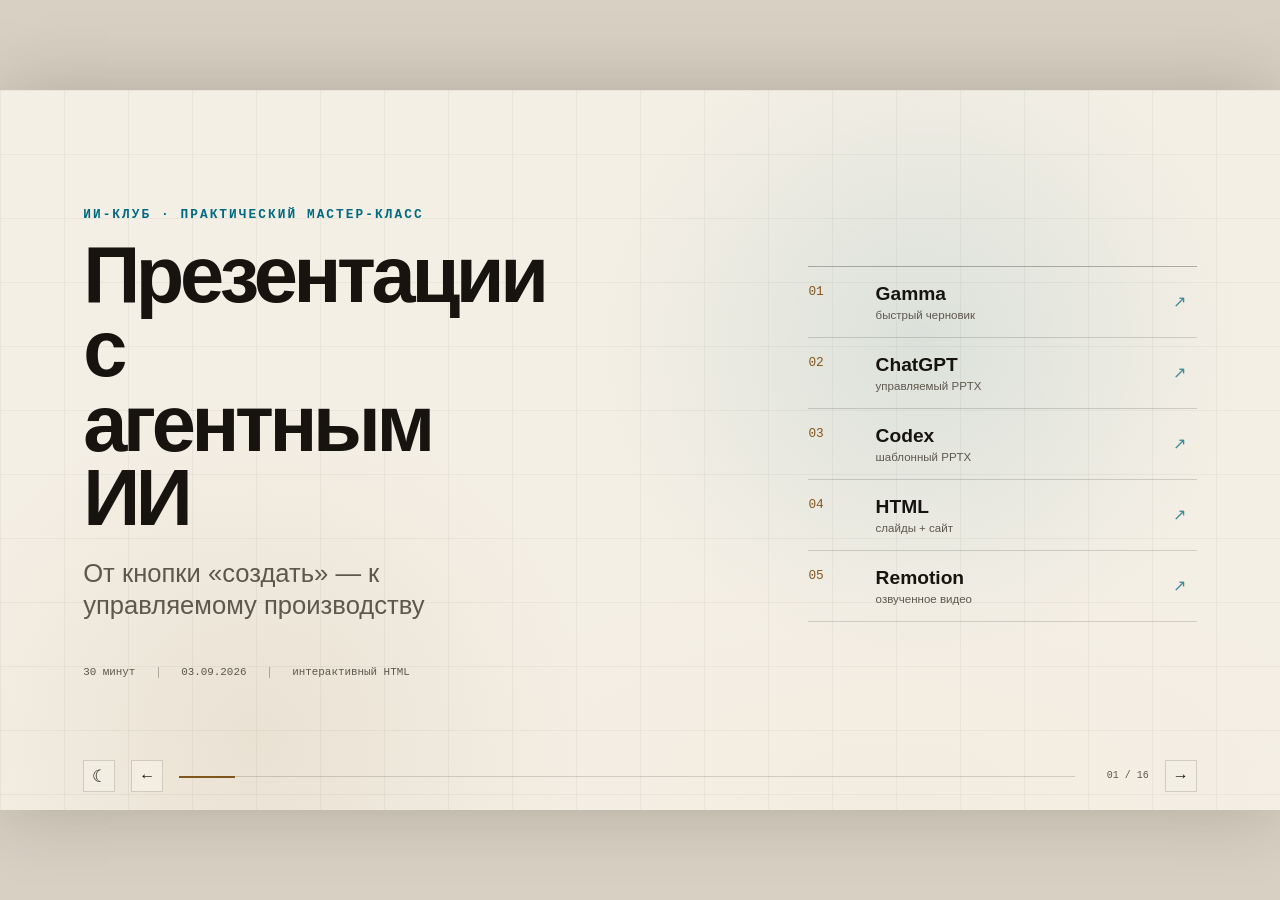
==== index.html @ 763a4ef2 "Publish AI presentations workshop" ====
<!doctype html>
<html lang="ru" data-theme="dark">
<head>
  <meta charset="utf-8">
  <meta name="viewport" content="width=device-width,initial-scale=1,viewport-fit=cover">
  <meta name="description" content="Интерактивный мастер-класс: Gamma, ChatGPT, Codex, HTML и Remotion для создания и доработки презентаций.">
  <meta name="theme-color" content="#070705">
  <title>Презентации с ИИ · ИИ-клуб · 03.09.2026</title>
  <link rel="icon" href="data:image/svg+xml,%3Csvg xmlns='http://www.w3.org/2000/svg' viewBox='0 0 64 64'%3E%3Crect width='64' height='64' fill='%23070705'/%3E%3Cpath d='M13 15h38v34H13z' fill='none' stroke='%23e0c49a' stroke-width='4'/%3E%3Cpath d='M22 25h20M22 33h15M22 41h11' stroke='%2369d2e7' stroke-width='3'/%3E%3C/svg%3E">
  <link rel="stylesheet" href="styles.css">
</head>
<body>
  <main class="stage" id="stage" aria-label="Презентация">
    <div class="deck" id="deck">

      <section class="slide active cover" data-slide="1" aria-labelledby="s1-title">
        <div class="slide-grid"></div>
        <div class="cover-copy">
          <p class="kicker">ИИ-КЛУБ · ПРАКТИЧЕСКИЙ МАСТЕР-КЛАСС</p>
          <h1 id="s1-title">Презентации<br>с агентным ИИ</h1>
          <p class="lead">От кнопки «создать» — к управляемому производству</p>
          <div class="meta-line"><span>30 минут</span><span>03.09.2026</span><span>интерактивный HTML</span></div>
        </div>
        <ol class="cover-rail" aria-label="Пять способов производства">
          <li><button data-goto="4" aria-label="Перейти к разделу Gamma"><b>01</b><span>Gamma</span><small>быстрый черновик</small><i>↗</i></button></li>
          <li><button data-goto="5" aria-label="Перейти к разделу ChatGPT"><b>02</b><span>ChatGPT</span><small>управляемый PPTX</small><i>↗</i></button></li>
          <li><button data-goto="6" aria-label="Перейти к разделу Codex и PPTX"><b>03</b><span>Codex</span><small>шаблонный PPTX</small><i>↗</i></button></li>
          <li><button data-goto="7" aria-label="Перейти к разделу HTML"><b>04</b><span>HTML</span><small>слайды + сайт</small><i>↗</i></button></li>
          <li><button data-goto="8" aria-label="Перейти к разделу Remotion"><b>05</b><span>Remotion</span><small>озвученное видео</small><i>↗</i></button></li>
        </ol>
      </section>

      <section class="slide" data-slide="2" aria-labelledby="s2-title">
        <header><p class="kicker">КАРТА ПРОИЗВОДСТВА</p><h2 id="s2-title">Сегодня благодаря ИИ доступны разнообразные способы визуализации данных и подготовки презентаций</h2></header>
        <div class="product-line">
          <article><span class="num">01</span><strong>Gamma</strong><p>Ссылка или экспорт</p><em>минуты</em></article>
          <article><span class="num">02</span><strong>ChatGPT</strong><p>Редактируемый PPTX</p><em>диалог</em></article>
          <article><span class="num">03</span><strong>Codex</strong><p>PPTX по шаблону</p><em>точность</em></article>
          <article><span class="num">04</span><strong>HTML</strong><p>Слайды + мини-сайт</p><em>публикация</em></article>
          <article><span class="num">05</span><strong>Remotion</strong><p>MP4 + исходный код</p><em>motion</em></article>
        </div>
        <div class="spectrum"><span>быстрее первый результат</span><i></i><span>больше контроля и вариантов представления</span></div>
      </section>

      <section class="slide" data-slide="3" aria-labelledby="s3-title">
        <header><p class="kicker">ПРИНЦИП СРАВНЕНИЯ</p><h2 id="s3-title">Какой бы инструмент Вы ни использовали, главное — определить параметры презентации</h2></header>
        <div class="brief-grid">
          <div><code>[ТЕМА]</code><p>Что именно объясняем?</p></div>
          <div><code>[АУДИТОРИЯ]</code><p>Кому и на каком уровне?</p></div>
          <div><code>[ЦЕЛЬ]</code><p>Что должны понять или сделать?</p></div>
          <div><code>[ИСТОЧНИКИ]</code><p>На каких данных строим?</p></div>
          <div><code>[ОГРАНИЧЕНИЯ]</code><p>Что нельзя выдумывать и менять?</p></div>
          <div><code>[ФОРМАТ]</code><p>PPTX, HTML, ссылка или MP4?</p></div>
        </div>
        <p class="bottom-claim">Меняется инструмент. Не меняется исходная задача.</p>
      </section>

      <section class="slide method gamma" data-slide="4" aria-labelledby="s4-title">
        <header><p class="kicker">МЕТОД 01 · GAMMA</p><h2 id="s4-title">Если презентация нужна через 5 минут</h2></header>
        <div class="split">
          <div class="giant-index">01</div>
          <div class="method-body">
            <p class="best">Лучше всего: быстрый черновик, визуальная разведка, одноразовая ссылка.</p>
            <div class="pros-cons">
              <div><h3>Сильные стороны</h3><ul><li>результат за минуты</li><li>редактор без кода</li><li>импорт и экспорт</li><li>легко менять тему</li></ul></div>
              <div><h3>Ограничения</h3><ul><li>шаблонная логика</li><li>карточная монотонность</li><li>контроль фактов вручную</li><li>PPTX требует проверки</li></ul></div>
            </div>
            <div class="action-row"><button class="action" data-prompt="gamma">Открыть обезличенный промпт <span>↗</span></button><a class="text-link" href="https://gamma.app/" target="_blank" rel="noreferrer">Открыть Gamma ↗</a></div>
          </div>
        </div>
      </section>

      <section class="slide method chatgpt" data-slide="5" aria-labelledby="s5-title">
        <header><p class="kicker">МЕТОД 02 · CHATGPT</p><h2 id="s5-title">Качество даёт не первый результат, а управляемый диалог</h2></header>
        <div class="loop-layout">
          <ol class="agent-loop" aria-label="Цикл ChatGPT">
            <li><b>1</b><span>Исследовать</span></li><li><b>2</b><span>Раскритиковать</span></li><li><b>3</b><span>Выбрать историю</span></li><li><b>4</b><span>Создать PPTX</span></li><li><b>5</b><span>Проверить</span></li>
          </ol>
          <div class="side-copy">
            <p class="best">Принципиальное преимущество: контрольные точки между этапами.</p>
            <blockquote>«Не создавай файл сразу. Сначала покажи аудит и дождись подтверждения».</blockquote>
            <button class="action" data-prompt="chatgpt">Открыть многоэтапный промпт <span>↗</span></button>
          </div>
        </div>
      </section>

      <section class="slide method codex" data-slide="6" aria-labelledby="s6-title">
        <header><p class="kicker">МЕТОД 03 · CODEX + PPTX</p><h2 id="s6-title">Корпоративный шаблон становится технической спецификацией</h2></header>
        <div class="pipeline">
          <div><b>01</b><span>inspect</span><small>masters · layouts · theme</small></div>
          <i>→</i><div><b>02</b><span>map</span><small>содержание → макеты</small></div>
          <i>→</i><div><b>03</b><span>edit</span><small>унаследованные элементы</small></div>
          <i>→</i><div><b>04</b><span>render</span><small>каждый слайд → PNG</small></div>
          <i>→</i><div><b>05</b><span>verify</span><small>переполнения · факты</small></div>
        </div>
        <div class="lock-line"><span>ЗАМОРОЖЕНО</span> мастер · палитра · шрифты · утверждённые слайды</div>
        <div class="action-row right"><button class="action" data-prompt="codex-pptx">PPTX из шаблона <span>↗</span></button><button class="action secondary" data-prompt="pptx-template">Создать сам шаблон <span>↗</span></button><a class="text-link" href="https://powerpoint.cloud.microsoft/create/en/templates/" target="_blank" rel="noreferrer">Бесплатные шаблоны Microsoft ↗</a></div>
      </section>

      <section class="slide method html" data-slide="7" aria-labelledby="s7-title">
        <header><p class="kicker">МЕТОД 04 · CODEX + HTML</p><h2 id="s7-title">Презентация одновременно становится сайтом</h2></header>
        <div class="browser-layout">
          <div class="browser-frame" aria-hidden="true">
            <div class="browser-top"><i></i><i></i><i></i><span>username.github.io/project</span></div>
            <div class="browser-content"><small>HTML / CSS / JS</small><strong>Слайды, которые можно открыть по ссылке</strong><div class="mini-flow"><span>Git</span><b>→</b><span>Pages</span><b>→</b><span>URL</span></div></div>
          </div>
          <div class="capability-list"><p><b>+</b> интерактивность и анимация</p><p><b>+</b> история изменений</p><p><b>+</b> адаптация под экран</p><p><b>+</b> бесплатный публичный хостинг</p><p><b>−</b> тестирование браузеров и офлайн-резерв</p><div class="action-stack"><button class="action" data-prompt="codex-html">Промпт для HTML <span>↗</span></button><button class="action secondary" data-guide="github">Как подключить GitHub <span>↗</span></button></div></div>
        </div>
      </section>

      <section class="slide method remotion" data-slide="8" aria-labelledby="s8-title">
        <header><p class="kicker">МЕТОД 05 · CODEX + REMOTION</p><h2 id="s8-title">Утверждённая история превращается в воспроизводимое видео</h2></header>
        <div class="filmstrip">
          <article><span>00:00</span><b>СЦЕНА 01</b><p>тезис</p></article><article><span>00:12</span><b>СЦЕНА 02</b><p>контекст</p></article><article><span>00:28</span><b>СЦЕНА 03</b><p>механика</p></article><article><span>00:51</span><b>СЦЕНА 04</b><p>вывод</p></article>
        </div>
        <div class="motion-stack"><span>voice-over</span><span>captions</span><span>frame-based motion</span><span>MP4 render</span></div>
        <p class="bottom-claim">Сначала смысл → затем motion. Не наоборот.</p>
        <button class="action right" data-prompt="remotion">Промпт для озвученного видео <span>↗</span></button>
      </section>

      <section class="slide dense" data-slide="9" aria-labelledby="s9-title">
        <header><p class="kicker">СВОДНАЯ ТАБЛИЦА</p><h2 id="s9-title">Сравнение сервисов</h2></header>
        <div class="table-wrap">
          <table class="matrix">
            <thead><tr><th>Метод</th><th>Старт</th><th>Контроль</th><th>Редактируемость</th><th>Публикация</th><th>Анимация</th><th>Лучший сценарий</th></tr></thead>
            <tbody>
              <tr><th>Gamma</th><td>очень быстро</td><td>средний</td><td>в Gamma; PPTX с оговорками</td><td>встроенная ссылка</td><td>базовая</td><td>черновик и быстрый показ</td></tr>
              <tr><th>ChatGPT → PPTX</th><td>быстро</td><td>высокий по содержанию</td><td>нативный PPTX</td><td>через файл/Slides</td><td>PowerPoint</td><td>деловая презентация</td></tr>
              <tr><th>Codex → шаблон PPTX</th><td>дольше</td><td>очень высокий</td><td>нативный PPTX</td><td>через файл</td><td>PowerPoint</td><td>бренд и сложная сборка</td></tr>
              <tr><th>Codex → HTML</th><td>средне</td><td>максимальный</td><td>код</td><td>URL / GitHub Pages</td><td>CSS / JS</td><td>интерактив и публичная ссылка</td></tr>
              <tr><th>Codex → Remotion</th><td>дольше</td><td>максимальный</td><td>код и медиа</td><td>MP4 / Player</td><td>покадровая</td><td>ролик, тизер, автопоказ</td></tr>
            </tbody>
          </table>
        </div>
        <p class="source-note">Оценки качественные: они описывают рабочий процесс, а не производительность модели.</p>
      </section>

      <section class="slide dense" data-slide="10" aria-labelledby="s10-title">
        <header><p class="kicker">ПОДПИСКИ · GAMMA · ПРОВЕРЕНО 03.09.2026</p><h2 id="s10-title">Free годится для демо; платные планы покупают масштаб и бренд</h2></header>
        <div class="tier-grid gamma-tiers">
          <article><h3>Free</h3><strong>0</strong><small>до 10 слайдов / запрос</small><ul><li>импорт PDF и PPTX</li><li>экспорт PPTX, PDF, PNG, Slides</li><li>базовые модели</li><li>кредиты не обновляются</li></ul><em>Для мастер-класса</em></article>
          <article class="recommended"><div class="tag">ПРАКТИЧНЫЙ МИНИМУМ</div><h3>Plus</h3><strong>1 000</strong><small>кредитов / месяц</small><ul><li>до 100 слайдов / запрос</li><li>без брендинга Gamma</li><li>продвинутые изображения</li></ul><em>Регулярная личная работа</em></article>
          <article><h3>Pro</h3><strong>4 000</strong><small>кредитов / месяц</small><ul><li>свои шрифты и брендинг</li><li>аналитика и расширенный шаринг</li><li>API · до 10 доменов</li></ul><em>Бренд и публикация</em></article>
          <article><h3>Ultra</h3><strong>20×</strong><small>больше AI-использования</small><ul><li>наиболее продвинутые модели</li><li>текст, изображение, видео</li><li>до 100 доменов</li></ul><em>Интенсивное производство</em></article>
        </div>
        <p class="source-note">Gamma показывает стоимость динамически по региону/циклу оплаты; на официальной странице без checkout цена не раскрылась. Перед покупкой проверяйте итоговую сумму. Источники — кнопка в финале.</p>
      </section>

      <section class="slide dense" data-slide="11" aria-labelledby="s11-title">
        <header><p class="kicker">ПОДПИСКИ · CHATGPT · ПРОВЕРЕНО 03.09.2026</p><h2 id="s11-title">Для личной работы с презентациями Plus — разумный минимум</h2></header>
        <div class="tier-grid chatgpt-tiers">
          <article><h3>Free</h3><strong>$0</strong><small>в месяц</small><ul><li>ограниченные файлы и research</li><li>ограниченный Codex / Work</li><li>PowerPoint-функции ограничены</li></ul><em>Проверить подход</em></article>
          <article class="recommended"><div class="tag">РЕКОМЕНДАЦИЯ</div><h3>Plus</h3><strong>$20</strong><small>в месяц</small><ul><li>расширенные модели и файлы</li><li>больше deep research</li><li>расширенный Codex и Work</li><li>доступ к PowerPoint-функциям</li></ul><em>Стабильная личная работа</em></article>
          <article><h3>Pro</h3><strong>$100 / $200</strong><small>в месяц</small><ul><li>5× / 20× больше использования</li><li>Pro reasoning</li><li>максимум Codex и research</li></ul><em>Длинные и частые проекты</em></article>
          <article><h3>Business</h3><strong>$20 / $25</strong><small>за standard seat, год / месяц</small><ul><li>от 2 пользователей</li><li>рабочее пространство и админка</li><li>данные не обучают модели по умолчанию</li><li>PowerPoint GA для Business</li></ul><em>Команда и корпоративные данные</em></article>
        </div>
        <p class="source-note">Лимиты меняются и зависят от функции; API оплачивается отдельно. Налоги и региональные цены могут отличаться.</p>
      </section>

      <section class="slide" data-slide="12" aria-labelledby="s12-title">
        <header><p class="kicker">ЭКОНОМИКА МЕТОДА</p><h2 id="s12-title">Бесплатным бывает формат — не обязательно весь процесс</h2></header>
        <div class="cost-stack">
          <div><span>01</span><b>Создание</b><p>Free-агент возможен, но лимиты быстро мешают итерациям.</p><em>0 → подписка</em></div>
          <div><span>02</span><b>Публикация HTML</b><p>GitHub Pages бесплатен для публичного репозитория.</p><em>0 + публичность</em></div>
          <div><span>03</span><b>Медиа</b><p>Уникальные изображения, музыка и голос могут тарифицироваться отдельно.</p><em>по использованию</em></div>
          <div><span>04</span><b>Remotion</b><p>Бесплатно для людей и команд до 3 человек; компаниям 4+ нужна лицензия.</p><em>Creator: $25 / место</em></div>
          <div><span>05</span><b>Приватность</b><p>Закрытый хостинг, админка и корпоративные подключения — платный слой.</p><em>Business / Enterprise</em></div>
        </div>
      </section>

      <section class="slide" data-slide="13" aria-labelledby="s13-title">
        <header><p class="kicker">АГЕНТНЫЙ ПРОЦЕСС</p><h2 id="s13-title">Профессиональный результат создаёт петля улучшения</h2></header>
        <ol class="quality-loop">
          <li><b>01</b><span>DRAFT</span><p>черновик</p></li>
          <li><b>02</b><span>CRITIQUE</span><p>аудит</p></li>
          <li class="highlight"><b>03</b><span>PATCH</span><p>адресная правка</p></li>
          <li><b>04</b><span>RENDER</span><p>фактический вид</p></li>
          <li><b>05</b><span>QA</span><p>проверка</p></li>
          <li><b>06</b><span>FINAL</span><p>зафиксированная версия</p></li>
        </ol>
        <blockquote class="wide-quote">Не «сделай лучше», а «найди дефект → предложи изменение → измени только это → проверь снова».</blockquote>
      </section>

      <section class="slide" data-slide="14" aria-labelledby="s14-title">
        <header><p class="kicker">18 ЛАЙФХАКОВ · ИНТЕРАКТИВНО</p><h2 id="s14-title">Главный лайфхак — управлять границами изменений</h2></header>
        <div class="hack-index">
          <button data-hacks="scope"><span>01</span><b>Границы</b><small>4 приёма</small><i>↗</i></button>
          <button data-hacks="content"><span>02</span><b>Содержание</b><small>4 приёма</small><i>↗</i></button>
          <button data-hacks="design"><span>03</span><b>Дизайн</b><small>4 приёма</small><i>↗</i></button>
          <button data-hacks="qa"><span>04</span><b>Проверка</b><small>3 приёма</small><i>↗</i></button>
          <button data-hacks="production"><span>05</span><b>Производство</b><small>3 приёма</small><i>↗</i></button>
        </div>
        <p class="interaction-hint">Нажмите на раздел · каждый приём разворачивается отдельно</p>
      </section>

      <section class="slide" data-slide="15" aria-labelledby="s15-title">
        <header><p class="kicker">БИБЛИОТЕКА ПРОМПТОВ</p><h2 id="s15-title">Примеры промптов для различных сценариев</h2></header>
        <div class="prompt-index">
          <button data-prompt="gamma"><span>01</span><b>Gamma</b><small>[ТЕМА] → быстрый черновик</small><em>LINK / PPTX</em></button>
          <button data-prompt="chatgpt"><span>02</span><b>ChatGPT</b><small>исследование → контрольные точки → PPTX</small><em>PPTX</em></button>
          <button data-prompt="codex-pptx"><span>03</span><b>Codex + шаблон</b><small>[ШАБЛОН.PPTX] → проверенная колода</small><em>PPTX</em></button>
          <button data-prompt="pptx-template"><span>04</span><b>Codex + новый шаблон</b><small>бренд-параметры → набор редактируемых макетов</small><em>PPTX</em></button>
          <button data-prompt="codex-html"><span>05</span><b>Codex + HTML</b><small>[ТЕМА] → слайды или лендинг</small><em>URL</em></button>
          <button data-prompt="remotion"><span>06</span><b>Codex + Remotion</b><small>утверждённая история → озвученное видео</small><em>MP4</em></button>
        </div>
        <p class="interaction-hint">Внутри: поля для заполнения, ограничения, этапы и кнопка копирования</p>
      </section>

      <section class="slide" data-slide="16" aria-labelledby="s16-title">
        <header><p class="kicker">SKILLS</p><h2 id="s16-title">Skill превращает удачный приём в повторяемый процесс</h2></header>
        <p class="skill-definition"><b>Skill</b> — пакет инструкций, шаблонов и скриптов, который задаёт агенту специализированный способ работы и проверки результата.</p>
        <div class="skill-catalog" aria-label="Полезные skills для презентаций">
          <article><span class="status built-in">ВСТРОЕН</span><b>Presentations</b><p>Редактируемый PPTX, работа с шаблоном, рендер и QA.</p></article>
          <article><span class="status built-in">ВСТРОЕН</span><b>imagegen</b><p>Создание и адресное редактирование иллюстраций.</p></article>
          <article><span class="status install">УСТАНОВИТЬ</span><b><a href="https://www.skills.sh/claude-office-skills/skills/html-slides" target="_blank" rel="noreferrer">html-slides ↗</a></b><p>Интерактивные HTML-слайды, адаптивность, анимация и заметки.</p></article>
          <article><span class="status install">УСТАНОВИТЬ</span><b><a href="https://www.skills.sh/firecrawl/skills/firecrawl-deep-research" target="_blank" rel="noreferrer">firecrawl-deep-research ↗</a></b><p>Поиск источников, проверка утверждений и исследовательский отчёт.</p></article>
          <article><span class="status install">УСТАНОВИТЬ</span><b><a href="https://www.skills.sh/remotion-dev/skills/remotion-best-practices" target="_blank" rel="noreferrer">remotion-best-practices ↗</a></b><p>Архитектура видео, motion, субтитры, медиа и рендер.</p></article>
          <article><span class="status directory">КАТАЛОГ</span><b><a href="https://skills.sh/" target="_blank" rel="noreferrer">skills.sh ↗</a></b><p>Поиск дополнительных skills; перед установкой проверяйте автора и код.</p></article>
        </div>
        <div class="skill-install"><span>УСТАНОВКА В ТЕРМИНАЛЕ CODEX</span><code>npx skills add &lt;owner/repo@skill&gt; -g -y</code></div>
        <div class="skill-footer"><p>Внешний skill сначала проверьте по автору, репозиторию и security-аудитам.</p><div><button class="action" data-prompt="all">Все промпты <span>↗</span></button><button class="action secondary" data-sources>Источники <span>↗</span></button></div></div>
      </section>

    </div>

    <div class="chrome" aria-label="Навигация">
      <button id="themeToggle" class="theme-toggle" aria-label="Переключить цветовую тему" aria-pressed="false">☀</button>
      <button id="prev" aria-label="Предыдущий слайд">←</button>
      <div class="progress"><i id="progressBar"></i></div>
      <span id="counter">01 / 16</span>
      <button id="next" aria-label="Следующий слайд">→</button>
    </div>
  </main>

  <dialog id="contentDialog" class="content-dialog" aria-labelledby="dialogTitle">
    <div class="dialog-shell">
      <header class="dialog-header"><div><p class="kicker" id="dialogKicker">МАТЕРИАЛ</p><h2 id="dialogTitle">Заголовок</h2></div><button class="dialog-close" aria-label="Закрыть">×</button></header>
      <div class="dialog-body" id="dialogBody"></div>
      <footer class="dialog-footer"><span id="copyStatus" aria-live="polite"></span><button id="copyPrompt" class="copy-button">Копировать текст</button></footer>
    </div>
  </dialog>

  <script src="app.js"></script>
</body>
</html>
---- styles.css ----
:root {
  --bg:#070705; --bg2:#11100c; --surface:#171610; --text:#f5efe4; --muted:#aaa294;
  --line:rgba(245,239,228,.14); --line2:rgba(245,239,228,.25); --cream:#e0c49a;
  --cyan:#69d2e7; --green:#91cf68; --orange:#f3a34a; --red:#e45b66; --pink:#d979a5;
  --mono: ui-monospace, SFMono-Regular, Menlo, Monaco, Consolas, "Liberation Mono", monospace;
  --sans: Inter, ui-sans-serif, -apple-system, BlinkMacSystemFont, "Segoe UI", Arial, sans-serif;
  --page-bg:#020202; --grid:rgba(245,239,228,.025); --shadow:rgba(0,0,0,.72); --action-text:#17130e;
}
html[data-theme="light"]{
  --bg:#f4efe5; --bg2:#ebe3d6; --surface:#fffaf2; --text:#17140f; --muted:#5e574d;
  --line:rgba(23,20,15,.16); --line2:rgba(23,20,15,.3); --cream:#81551e;
  --cyan:#006a80; --green:#3f7028; --orange:#984800; --red:#a52235; --pink:#8b315c;
  --page-bg:#d8d0c3; --grid:rgba(23,20,15,.045); --shadow:rgba(38,30,20,.22); --action-text:#fffaf2;
}
*{box-sizing:border-box}
html,body{margin:0;width:100%;height:100%;overflow:hidden;background:var(--page-bg);color:var(--text);font-family:var(--sans)}
body{display:grid;place-items:center}
button{font:inherit}
.stage{position:relative;width:min(100vw,calc(100vh * 16 / 9));height:min(100vh,calc(100vw * 9 / 16));background:var(--bg);overflow:hidden;box-shadow:0 0 70px var(--shadow)}
.deck{position:absolute;inset:0}
.slide{position:absolute;inset:0;padding:6% 6.5% 7%;display:flex;flex-direction:column;background:
  linear-gradient(var(--grid) 1px,transparent 1px),linear-gradient(90deg,var(--grid) 1px,transparent 1px),var(--bg);
  background-size:5vw 5vw;opacity:0;transform:translateX(2.5%);pointer-events:none;transition:opacity .35s ease,transform .45s cubic-bezier(.2,.8,.2,1);overflow:hidden}
.slide::after{content:"";position:absolute;inset:auto -10% -30% 30%;height:65%;background:radial-gradient(ellipse,rgba(224,196,154,.055),transparent 68%);pointer-events:none}
.slide.active{opacity:1;transform:none;pointer-events:auto;z-index:2}
.slide>*{position:relative;z-index:1}
.slide-grid{position:absolute!important;inset:0;pointer-events:none;z-index:0!important}
header{margin-bottom:3.2%}
.kicker{font:600 clamp(10px,1vw,16px)/1 var(--mono);letter-spacing:.16em;color:var(--cyan);margin:0 0 1.2em;text-transform:uppercase}
h1,h2,h3,p{margin-top:0}
h1{font-size:clamp(48px,6.2vw,100px);line-height:.94;letter-spacing:-.055em;margin:0 0 .28em;max-width:9ch}
h2{font-size:clamp(29px,3.5vw,56px);line-height:1.02;letter-spacing:-.045em;margin:0;max-width:22ch}
h3{font-size:clamp(15px,1.45vw,23px);margin:0 0 .8em}
.lead{font-size:clamp(19px,2vw,32px);line-height:1.25;color:var(--muted);max-width:30ch}
.cover{display:grid;grid-template-columns:1.25fr .75fr;align-items:center;gap:7%}
.cover::before{content:"";position:absolute;inset:0;background:radial-gradient(circle at 72% 35%,rgba(105,210,231,.11),transparent 31%),radial-gradient(circle at 20% 90%,rgba(224,196,154,.08),transparent 28%)}
.cover-copy{align-self:center}.meta-line{display:flex;gap:1.4rem;font:500 clamp(10px,.85vw,14px)/1 var(--mono);color:var(--muted);margin-top:2.8rem}.meta-line span+span{border-left:1px solid var(--line2);padding-left:1.4rem}
.cover-rail{list-style:none;margin:0;padding:0;border-top:1px solid var(--line2)}
.cover-rail li{border-bottom:1px solid var(--line)}
.cover-rail button{width:100%;display:grid;grid-template-columns:3.2rem 1fr 1.5rem;grid-template-rows:auto auto;padding:1rem 0;border:0;background:transparent;color:var(--text);text-align:left;column-gap:1rem;cursor:pointer;transition:.2s}.cover-rail button:hover,.cover-rail button:focus-visible{background:rgba(105,210,231,.07);padding-left:.65rem;padding-right:.65rem}.cover-rail b{grid-row:1/3;font:500 clamp(12px,1vw,16px)/1 var(--mono);color:var(--cream);padding-top:.2rem}.cover-rail span{font-size:clamp(16px,1.5vw,24px);font-weight:700}.cover-rail small{font-size:clamp(11px,.9vw,15px);color:var(--muted);margin-top:.25rem}.cover-rail i{grid-column:3;grid-row:1/3;align-self:center;color:var(--cyan);font-style:normal;opacity:.75}
.product-line{display:grid;grid-template-columns:repeat(5,1fr);border-top:1px solid var(--line2);margin-top:2%}.product-line article{min-width:0;padding:1.5rem 1rem 1.4rem 0;border-bottom:1px solid var(--line);position:relative}.product-line article:not(:last-child){border-right:1px solid var(--line);padding-left:1rem}.product-line .num{display:block;font:500 clamp(11px,.9vw,14px)/1 var(--mono);color:var(--cream);margin-bottom:3rem}.product-line strong{display:block;font-size:clamp(17px,1.55vw,25px)}.product-line p{color:var(--muted);font-size:clamp(11px,1vw,16px);min-height:2.4em}.product-line em{font:500 clamp(10px,.8vw,13px)/1 var(--mono);color:var(--cyan);font-style:normal;text-transform:uppercase}
.spectrum{margin-top:3%;display:grid;grid-template-columns:auto 1fr auto;align-items:center;gap:1.2rem;color:var(--muted);font-size:clamp(10px,.9vw,14px)}.spectrum i{height:2px;background:linear-gradient(90deg,var(--orange),var(--cyan));position:relative}.spectrum i::after{content:"";position:absolute;right:0;top:-4px;width:10px;height:10px;background:var(--cyan);transform:rotate(45deg)}
.brief-grid{display:grid;grid-template-columns:repeat(3,1fr);border-top:1px solid var(--line2);border-left:1px solid var(--line);margin-top:1%}.brief-grid>div{padding:1.6rem;border-right:1px solid var(--line);border-bottom:1px solid var(--line);min-height:125px}.brief-grid code{font:700 clamp(14px,1.4vw,22px)/1 var(--mono);color:var(--cream)}.brief-grid p{font-size:clamp(12px,1vw,16px);color:var(--muted);margin:1.2rem 0 0}.bottom-claim{font-size:clamp(16px,1.5vw,24px);color:var(--cream);margin:auto 0 0}
.split{display:grid;grid-template-columns:.35fr 1fr;gap:6%;align-items:start}.giant-index{font:700 clamp(100px,17vw,260px)/.8 var(--mono);color:transparent;-webkit-text-stroke:1px var(--line2);letter-spacing:-.1em}.method-body{padding-top:1%}.best{font-size:clamp(17px,1.6vw,26px);line-height:1.35;color:var(--cream);max-width:44ch}.pros-cons{display:grid;grid-template-columns:1fr 1fr;gap:3rem;margin:2rem 0}.pros-cons>div{border-top:1px solid var(--line2);padding-top:1rem}.pros-cons ul{list-style:none;padding:0;margin:0}.pros-cons li{padding:.45rem 0;border-bottom:1px solid var(--line);color:var(--muted);font-size:clamp(12px,1vw,16px)}
.action{border:1px solid var(--cream);background:var(--cream);color:var(--action-text);padding:.85rem 1rem;display:inline-flex;gap:1.6rem;justify-content:space-between;align-items:center;cursor:pointer;font-weight:750;font-size:clamp(11px,.95vw,15px);transition:.2s}.action:hover,.action:focus-visible{filter:brightness(1.12);transform:translateY(-2px)}.action.right,.action-row.right{align-self:flex-end;margin-top:auto}.action.secondary{background:transparent;color:var(--text);border-color:var(--line2)}.action-row{display:flex;gap:.8rem;align-items:center;flex-wrap:wrap}.action-stack{display:grid;gap:.65rem;margin-top:1.1rem}.action-stack .action{width:100%;margin-top:0}.text-link{font:700 clamp(10px,.82vw,13px)/1.2 var(--mono);color:var(--cyan);text-decoration-thickness:1px;text-underline-offset:4px;padding:.5rem 0}
.loop-layout{display:grid;grid-template-columns:1.1fr .9fr;gap:7%;align-items:center}.agent-loop{counter-reset:item;display:grid;grid-template-columns:repeat(3,1fr);gap:1px;background:var(--line);padding:1px;list-style:none;margin:0}.agent-loop li{background:var(--bg2);min-height:135px;padding:1.2rem;display:flex;flex-direction:column;justify-content:space-between}.agent-loop li:nth-child(4){grid-column:3}.agent-loop li:nth-child(5){grid-column:2}.agent-loop b{font:500 13px/1 var(--mono);color:var(--cyan)}.agent-loop span{font-size:clamp(13px,1.2vw,20px);font-weight:700}.side-copy blockquote{margin:2rem 0;padding:1.2rem 0 1.2rem 1.4rem;border-left:2px solid var(--cyan);color:var(--muted);font-size:clamp(13px,1.15vw,18px);line-height:1.45}
.pipeline{display:grid;grid-template-columns:1fr auto 1fr auto 1fr auto 1fr auto 1fr;align-items:stretch;margin:1.5% 0 3%}.pipeline>div{border:1px solid var(--line);padding:1.2rem;min-height:135px;display:flex;flex-direction:column}.pipeline>i{font:400 22px/1 var(--mono);color:var(--cream);align-self:center;padding:.5rem}.pipeline b{font:500 12px/1 var(--mono);color:var(--cyan)}.pipeline span{font:700 clamp(15px,1.45vw,23px)/1 var(--mono);margin:auto 0 .7rem}.pipeline small{color:var(--muted);font-size:clamp(10px,.78vw,13px);line-height:1.35}.lock-line{border-left:3px solid var(--red);padding:1rem 1.2rem;background:rgba(228,91,102,.055);color:var(--muted);font-size:clamp(11px,.9vw,15px)}.lock-line span{font:600 11px/1 var(--mono);color:var(--red);margin-right:1rem}
.browser-layout{display:grid;grid-template-columns:1.35fr .65fr;gap:6%;align-items:center}.browser-frame{border:1px solid var(--line2);background:var(--bg2);box-shadow:0 25px 80px #000;min-height:325px}.browser-top{height:42px;border-bottom:1px solid var(--line);display:flex;align-items:center;gap:7px;padding:0 14px}.browser-top i{width:8px;height:8px;border-radius:50%;background:var(--line2)}.browser-top span{font:500 10px/1 var(--mono);color:var(--muted);margin-left:10px}.browser-content{padding:6%;display:flex;flex-direction:column}.browser-content small{font:600 12px/1 var(--mono);color:var(--cyan)}.browser-content strong{font-size:clamp(24px,3vw,48px);line-height:1.02;letter-spacing:-.04em;max-width:15ch;margin:1rem 0 2.8rem}.mini-flow{display:flex;gap:1rem;align-items:center}.mini-flow span{border:1px solid var(--line2);padding:.55rem .8rem;font:600 11px/1 var(--mono)}.mini-flow b{color:var(--cream)}.capability-list p{font-size:clamp(12px,1vw,16px);padding:.55rem 0;border-bottom:1px solid var(--line);color:var(--muted)}.capability-list p b{color:var(--cyan);margin-right:.8rem}.capability-list .action{margin-top:1.3rem}
.filmstrip{display:grid;grid-template-columns:repeat(4,1fr);gap:1px;background:var(--line);padding:1px;margin-top:1%}.filmstrip article{background:var(--bg2);height:180px;padding:1.2rem;display:flex;flex-direction:column}.filmstrip span{font:500 11px/1 var(--mono);color:var(--orange)}.filmstrip b{margin:auto 0 .6rem;font:700 clamp(13px,1.2vw,19px)/1 var(--mono)}.filmstrip p{color:var(--muted);margin:0}.motion-stack{display:flex;gap:.7rem;margin:1.4rem 0}.motion-stack span{border:1px solid var(--line);padding:.6rem .8rem;font:500 clamp(10px,.8vw,13px)/1 var(--mono);color:var(--muted)}
.dense header{margin-bottom:2.2%}.dense h2{font-size:clamp(26px,3.1vw,50px)}.table-wrap{overflow:auto;border:1px solid var(--line)}.matrix{width:100%;border-collapse:collapse;font-size:clamp(9px,.78vw,13px)}.matrix th,.matrix td{padding:.78rem .65rem;border-right:1px solid var(--line);border-bottom:1px solid var(--line);text-align:left;vertical-align:top}.matrix thead th{font:600 clamp(8px,.68vw,11px)/1.2 var(--mono);color:var(--cyan);text-transform:uppercase;background:var(--surface)}.matrix tbody th{color:var(--cream);white-space:nowrap}.matrix td{color:var(--muted);line-height:1.35}.source-note{font:500 clamp(8px,.7vw,11px)/1.35 var(--mono);color:var(--muted);margin:1rem 0 0}
.tier-grid{display:grid;grid-template-columns:repeat(4,1fr);gap:1px;background:var(--line);padding:1px}.tier-grid article{position:relative;background:var(--bg2);padding:1.15rem;min-height:350px;display:flex;flex-direction:column}.tier-grid article.recommended{background:#181712;box-shadow:inset 0 3px var(--cream)}.tier-grid .tag{position:absolute;right:.7rem;top:.7rem;font:600 8px/1 var(--mono);color:var(--cream)}.tier-grid h3{font:700 clamp(15px,1.35vw,22px)/1 var(--mono);margin-bottom:1.2rem}.tier-grid strong{font-size:clamp(25px,2.5vw,40px);letter-spacing:-.05em;color:var(--cream)}.tier-grid small{font:500 10px/1.3 var(--mono);color:var(--muted);min-height:2.6em}.tier-grid ul{list-style:none;margin:1.3rem 0;padding:0;border-top:1px solid var(--line)}.tier-grid li{font-size:clamp(9px,.76vw,12px);line-height:1.3;color:var(--muted);padding:.5rem 0;border-bottom:1px solid var(--line)}.tier-grid em{font:600 9px/1 var(--mono);font-style:normal;color:var(--cyan);margin-top:auto;text-transform:uppercase}
.cost-stack{display:grid;grid-template-columns:repeat(5,1fr);gap:1px;background:var(--line);padding:1px;margin-top:1%}.cost-stack>div{background:var(--bg2);padding:1.3rem;min-height:295px;display:flex;flex-direction:column}.cost-stack span{font:500 11px/1 var(--mono);color:var(--cyan)}.cost-stack b{font-size:clamp(15px,1.4vw,22px);margin:3.5rem 0 1rem}.cost-stack p{font-size:clamp(10px,.85vw,14px);line-height:1.45;color:var(--muted)}.cost-stack em{font:600 10px/1 var(--mono);color:var(--cream);font-style:normal;margin-top:auto}
.quality-loop{list-style:none;padding:0;margin:2% 0;display:grid;grid-template-columns:repeat(6,1fr);gap:1px;background:var(--line)}.quality-loop li{background:var(--bg2);padding:1.1rem;min-height:150px;display:flex;flex-direction:column}.quality-loop li.highlight{background:rgba(224,196,154,.12);box-shadow:inset 0 3px var(--cream)}.quality-loop b{font:500 11px/1 var(--mono);color:var(--cyan)}.quality-loop span{font:700 clamp(12px,1vw,16px)/1 var(--mono);margin:auto 0 .4rem}.quality-loop p{margin:0;color:var(--muted);font-size:clamp(10px,.8vw,13px)}.wide-quote{margin:2.5rem 0 0;border-left:2px solid var(--cream);padding-left:1.4rem;color:var(--cream);font-size:clamp(15px,1.35vw,22px)}
.hack-index,.prompt-index{border-top:1px solid var(--line2)}.hack-index button,.prompt-index button{width:100%;background:transparent;color:var(--text);border:0;border-bottom:1px solid var(--line);display:grid;align-items:center;text-align:left;cursor:pointer;transition:.2s}.hack-index button{grid-template-columns:3.5rem 1fr auto 2rem;padding:1rem 0}.hack-index span,.prompt-index span{font:500 11px/1 var(--mono);color:var(--cyan)}.hack-index b{font-size:clamp(17px,1.55vw,25px)}.hack-index small{color:var(--muted)}.hack-index i{font-style:normal;color:var(--cream)}.hack-index button:hover,.hack-index button:focus-visible,.prompt-index button:hover,.prompt-index button:focus-visible{background:rgba(224,196,154,.055);padding-left:.8rem;padding-right:.8rem}
.prompt-index button{grid-template-columns:3.5rem 1fr 2.4fr auto;padding:.75rem 0}.prompt-index b{font-size:clamp(14px,1.3vw,21px)}.prompt-index small{font-size:clamp(10px,.85vw,14px);color:var(--muted)}.prompt-index em{font:600 10px/1 var(--mono);font-style:normal;color:var(--cream);border:1px solid var(--line2);padding:.35rem .5rem}.interaction-hint{font:500 clamp(9px,.75vw,12px)/1 var(--mono);color:var(--muted);margin:1.2rem 0 0}
.skill-contrast{display:grid;grid-template-columns:1fr auto 1fr;gap:2.3rem;align-items:center}.skill-contrast>div:not(.arrow-big){min-height:300px;border:1px solid var(--line);padding:1.5rem;display:flex;flex-direction:column}.skill-contrast span{font:600 11px/1 var(--mono);color:var(--cyan)}.skill-contrast p{font-size:clamp(15px,1.35vw,21px);line-height:1.4;margin:4rem 0 2rem;max-width:32ch}.skill-contrast code{font:500 clamp(10px,.8vw,13px)/1.3 var(--mono);color:var(--muted)}.arrow-big{font-size:42px;color:var(--cream)}.skill-list{display:flex;flex-wrap:wrap;gap:.55rem;margin-top:auto}.skill-list code{padding:.55rem .7rem;border:1px solid var(--line2);color:var(--cream)}
.run-show{display:grid;grid-template-columns:repeat(6,1fr);list-style:none;padding:0;margin:1.5% 0 0;border-top:2px solid var(--line2)}.run-show li{padding:1.4rem 1rem 0 0;position:relative;min-height:250px}.run-show li+li{padding-left:1rem;border-left:1px solid var(--line)}.run-show li::before{content:"";position:absolute;width:9px;height:9px;background:var(--cream);top:-5px;left:0;transform:rotate(45deg)}.run-show li+li::before{left:-5px}.run-show time{font:600 12px/1 var(--mono);color:var(--cyan)}.run-show b{display:block;font-size:clamp(14px,1.25vw,20px);margin:3rem 0 .8rem}.run-show p{font-size:clamp(10px,.82vw,13px);color:var(--muted);line-height:1.4}.run-show span{position:absolute;bottom:0;font:600 9px/1 var(--mono);color:var(--cream);text-transform:uppercase}
.closing{justify-content:center}.closing h2{font-size:clamp(37px,5.2vw,84px);max-width:18ch;line-height:1}.closing h2 span{color:var(--cream)}.next-actions{display:flex;gap:2.3rem;list-style:none;padding:0;margin:3.2rem 0}.next-actions li{font-size:clamp(12px,1vw,16px);color:var(--muted)}.next-actions b{font:600 11px/1 var(--mono);color:var(--cyan);margin-right:.7rem}.closing-actions{display:flex;gap:.8rem}
.chrome{position:absolute;z-index:20;left:6.5%;right:6.5%;bottom:2.5%;display:grid;grid-template-columns:auto 1fr auto auto;gap:1rem;align-items:center}.chrome button{width:32px;height:32px;border:1px solid var(--line);background:rgba(7,7,5,.7);color:var(--text);cursor:pointer}.chrome button:hover,.chrome button:focus-visible{border-color:var(--cream);color:var(--cream)}.progress{height:1px;background:var(--line)}.progress i{display:block;height:2px;background:var(--cream);width:5.55%;transition:width .3s ease}.chrome span{font:500 10px/1 var(--mono);color:var(--muted);min-width:58px;text-align:right}
.content-dialog{width:min(1160px,92vw);height:min(760px,90vh);padding:0;border:1px solid var(--line2);background:#0a0a08;color:var(--text);box-shadow:0 35px 120px #000}.content-dialog::backdrop{background:rgba(0,0,0,.78);backdrop-filter:blur(7px)}.dialog-shell{height:100%;display:grid;grid-template-rows:auto 1fr auto}.dialog-header{margin:0;padding:1.5rem 1.7rem;border-bottom:1px solid var(--line);display:flex;justify-content:space-between;align-items:flex-start}.dialog-header .kicker{margin-bottom:.7rem}.dialog-header h2{font-size:clamp(24px,3vw,43px);max-width:28ch}.dialog-close{border:1px solid var(--line);background:transparent;color:var(--text);font-size:24px;width:42px;height:42px;cursor:pointer}.dialog-body{overflow:auto;padding:1.4rem 1.7rem}.dialog-body pre{white-space:pre-wrap;word-break:break-word;font:500 13px/1.55 var(--mono);color:#d8d1c5;margin:0}.dialog-body details{border-bottom:1px solid var(--line)}.dialog-body summary{cursor:pointer;padding:1rem 0;font-size:17px;font-weight:700;list-style:none;display:grid;grid-template-columns:2rem 1fr auto}.dialog-body summary::after{content:"+";color:var(--cream);font:500 18px/1 var(--mono)}.dialog-body details[open] summary::after{content:"−"}.dialog-body details p{color:var(--muted);font-size:14px;line-height:1.5;max-width:76ch}.dialog-body details pre{background:var(--bg2);border-left:2px solid var(--cyan);padding:1rem;margin:0 0 1rem}.dialog-footer{border-top:1px solid var(--line);padding:1rem 1.7rem;display:flex;justify-content:space-between;align-items:center}.dialog-footer span{font:500 11px/1 var(--mono);color:var(--green)}.copy-button{padding:.7rem 1rem;border:1px solid var(--cream);background:var(--cream);color:#17130e;font-weight:750;cursor:pointer}.source-list{margin:0;padding-left:1.3rem}.source-list li{margin-bottom:.75rem;color:var(--muted);font-size:14px;line-height:1.4}.source-list a{color:var(--cyan)}
:focus-visible{outline:2px solid var(--cyan);outline-offset:3px}
.tier-grid em{font-size:8px;line-height:1.25;white-space:normal}
.dialog-body{min-height:0}
#s2-title{font-size:clamp(25px,3vw,48px);max-width:29ch}
.browser-frame{box-shadow:0 25px 80px var(--shadow)}
.tier-grid article.recommended{background:color-mix(in srgb,var(--bg2) 88%,var(--cream))}
.skill-definition{max-width:74ch;color:var(--muted);font-size:clamp(12px,1.05vw,17px);line-height:1.4;margin:-1% 0 1.2rem}.skill-definition b{color:var(--cream)}
.skill-catalog{display:grid;grid-template-columns:repeat(3,1fr);gap:1px;background:var(--line);padding:1px}.skill-catalog article{background:var(--bg2);min-height:116px;padding:.85rem 1rem;display:grid;grid-template-columns:auto 1fr;grid-template-rows:auto 1fr;gap:.45rem .7rem}.skill-catalog .status{font:700 clamp(7px,.55vw,9px)/1 var(--mono);letter-spacing:.05em;color:var(--bg);background:var(--cyan);padding:.35rem .4rem;align-self:start}.skill-catalog .status.local{background:var(--green)}.skill-catalog .status.install{background:var(--orange)}.skill-catalog .status.directory{background:var(--cream)}.skill-catalog b{font-size:clamp(11px,.92vw,15px);align-self:center}.skill-catalog p{grid-column:1/-1;color:var(--muted);font-size:clamp(8px,.68vw,11px);line-height:1.35;margin:0}.skill-catalog a{color:var(--text);text-decoration-color:var(--cyan);text-underline-offset:3px}.skill-install{display:flex;align-items:center;gap:1rem;border:1px solid var(--line2);border-top:0;padding:.65rem 1rem}.skill-install span{font:700 clamp(7px,.57vw,9px)/1 var(--mono);color:var(--cyan);white-space:nowrap}.skill-install code{font:600 clamp(9px,.76vw,12px)/1.2 var(--mono);color:var(--cream);user-select:all}.skill-footer{display:flex;gap:1rem;justify-content:space-between;align-items:center;margin-top:auto}.skill-footer>p{margin:0;color:var(--cream);font-size:clamp(10px,.82vw,13px)}.skill-footer>div{display:flex;gap:.6rem}
.chrome{grid-template-columns:auto auto 1fr auto auto}.chrome button{background:color-mix(in srgb,var(--bg) 82%,transparent)}.chrome .theme-toggle{font-size:17px}
.content-dialog{background:var(--bg);box-shadow:0 35px 120px var(--shadow)}.dialog-body pre{color:var(--text)}.copy-button{color:var(--action-text)}
.guide h3{color:var(--cream);margin:1.2rem 0 .7rem}.guide ol{color:var(--muted);line-height:1.55}.guide code{color:var(--cyan)}.guide-links{display:flex;flex-wrap:wrap;gap:1rem}.guide-links a{color:var(--cyan)}
html[data-theme="light"] .cover::before{background:radial-gradient(circle at 72% 35%,rgba(0,106,128,.1),transparent 31%),radial-gradient(circle at 20% 90%,rgba(129,85,30,.09),transparent 28%)}
html[data-theme="light"] .content-dialog::backdrop{background:rgba(38,30,20,.48)}
.capability-list .action-stack .action{margin-top:0}
@media (max-aspect-ratio:4/3){.slide{padding-left:5%;padding-right:5%}.cover{grid-template-columns:1fr}.cover-rail{display:none}.product-line{grid-template-columns:repeat(3,1fr)}.product-line article:nth-child(n+4){display:none}.brief-grid{grid-template-columns:repeat(2,1fr)}.tier-grid{grid-template-columns:repeat(2,1fr)}.tier-grid article{min-height:230px}.cost-stack{grid-template-columns:repeat(3,1fr)}.cost-stack>div{min-height:160px}.run-show{grid-template-columns:repeat(3,1fr)}.run-show li{min-height:140px}}
@media (prefers-reduced-motion:reduce){*,*::before,*::after{transition:none!important;animation:none!important}}
@page{size:13.333333in 7.5in;margin:0}
@media print{html,body{display:block;overflow:visible;background:white;-webkit-print-color-adjust:exact;print-color-adjust:exact}.stage{width:100vw;height:auto;overflow:visible;box-shadow:none}.deck{position:static}.slide{position:relative;opacity:1;transform:none;pointer-events:auto;width:100vw;height:100vh;break-after:page;page-break-after:always}.slide:last-child{break-after:auto;page-break-after:auto}.cover{grid-template-columns:1.25fr .75fr}.cover-rail{display:block}.product-line{grid-template-columns:repeat(5,1fr)}.product-line article:nth-child(n+4){display:block}.brief-grid{grid-template-columns:repeat(3,1fr)}.tier-grid{grid-template-columns:repeat(4,1fr)}.tier-grid article{min-height:350px}.cost-stack{grid-template-columns:repeat(5,1fr)}.cost-stack>div{min-height:295px}.chrome,.content-dialog{display:none}}
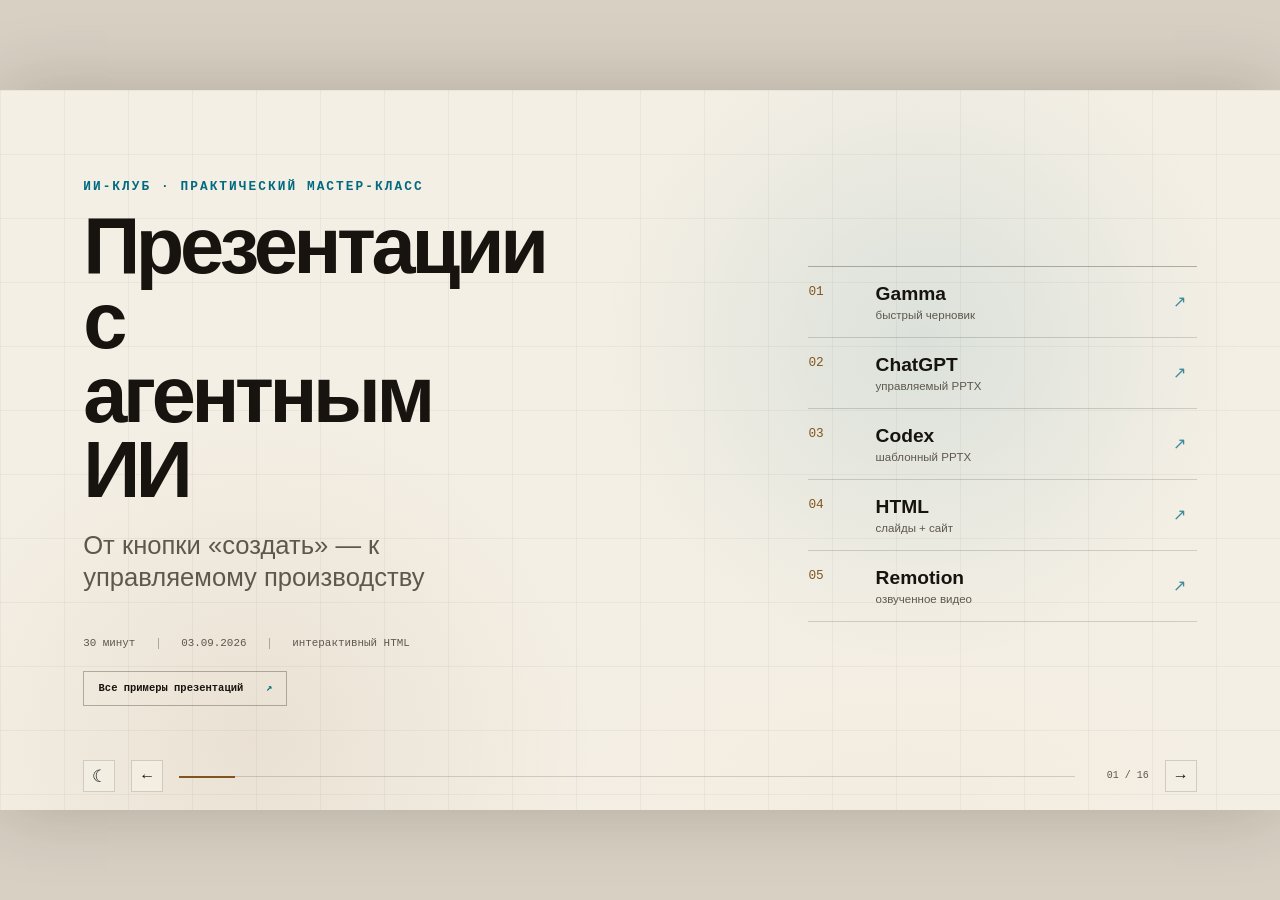
==== commit b0561a89: "Add presentation examples gallery" ====
--- a/index.html
+++ b/index.html
@@ -20,6 +20,7 @@
           <h1 id="s1-title">Презентации<br>с агентным ИИ</h1>
           <p class="lead">От кнопки «создать» — к управляемому производству</p>
           <div class="meta-line"><span>30 минут</span><span>03.09.2026</span><span>интерактивный HTML</span></div>
+          <a class="cover-examples" href="examples/" target="_blank" rel="noreferrer">Все примеры презентаций <span>↗</span></a>
         </div>
         <ol class="cover-rail" aria-label="Пять способов производства">
           <li><button data-goto="4" aria-label="Перейти к разделу Gamma"><b>01</b><span>Gamma</span><small>быстрый черновик</small><i>↗</i></button></li>
--- a/styles.css
+++ b/styles.css
@@ -35,6 +35,7 @@
 .cover{display:grid;grid-template-columns:1.25fr .75fr;align-items:center;gap:7%}
 .cover::before{content:"";position:absolute;inset:0;background:radial-gradient(circle at 72% 35%,rgba(105,210,231,.11),transparent 31%),radial-gradient(circle at 20% 90%,rgba(224,196,154,.08),transparent 28%)}
 .cover-copy{align-self:center}.meta-line{display:flex;gap:1.4rem;font:500 clamp(10px,.85vw,14px)/1 var(--mono);color:var(--muted);margin-top:2.8rem}.meta-line span+span{border-left:1px solid var(--line2);padding-left:1.4rem}
+.cover-examples{display:inline-flex;align-items:center;gap:1.4rem;margin-top:1.35rem;padding:.72rem .9rem;border:1px solid var(--line2);color:var(--text);font:700 clamp(10px,.82vw,13px)/1 var(--mono);text-decoration:none;transition:.2s}.cover-examples span{color:var(--cyan)}.cover-examples:hover,.cover-examples:focus-visible{border-color:var(--cyan);background:rgba(105,210,231,.07);transform:translateY(-2px)}
 .cover-rail{list-style:none;margin:0;padding:0;border-top:1px solid var(--line2)}
 .cover-rail li{border-bottom:1px solid var(--line)}
 .cover-rail button{width:100%;display:grid;grid-template-columns:3.2rem 1fr 1.5rem;grid-template-rows:auto auto;padding:1rem 0;border:0;background:transparent;color:var(--text);text-align:left;column-gap:1rem;cursor:pointer;transition:.2s}.cover-rail button:hover,.cover-rail button:focus-visible{background:rgba(105,210,231,.07);padding-left:.65rem;padding-right:.65rem}.cover-rail b{grid-row:1/3;font:500 clamp(12px,1vw,16px)/1 var(--mono);color:var(--cream);padding-top:.2rem}.cover-rail span{font-size:clamp(16px,1.5vw,24px);font-weight:700}.cover-rail small{font-size:clamp(11px,.9vw,15px);color:var(--muted);margin-top:.25rem}.cover-rail i{grid-column:3;grid-row:1/3;align-self:center;color:var(--cyan);font-style:normal;opacity:.75}
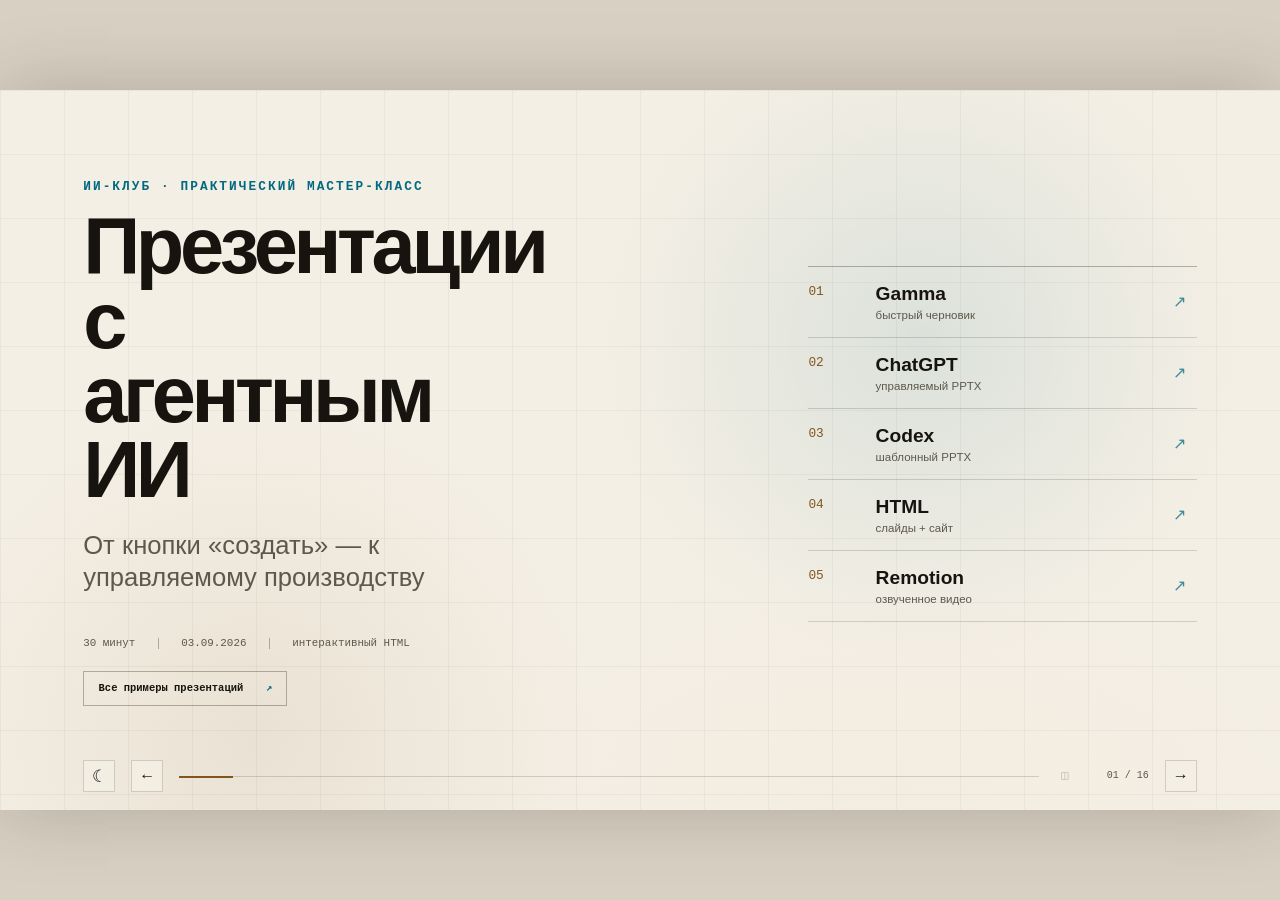
==== commit 685af8d0: "Add QR resources page and dual themes" ====
--- a/index.html
+++ b/index.html
@@ -228,6 +228,7 @@
       <button id="themeToggle" class="theme-toggle" aria-label="Переключить цветовую тему" aria-pressed="false">☀</button>
       <button id="prev" aria-label="Предыдущий слайд">←</button>
       <div class="progress"><i id="progressBar"></i></div>
+      <a class="utility-link" href="links/" target="_blank" rel="noreferrer" aria-label="QR-коды и сообщества" title="QR-коды и сообщества">◫</a>
       <span id="counter">01 / 16</span>
       <button id="next" aria-label="Следующий слайд">→</button>
     </div>
--- a/styles.css
+++ b/styles.css
@@ -67,7 +67,7 @@
 .tier-grid article.recommended{background:color-mix(in srgb,var(--bg2) 88%,var(--cream))}
 .skill-definition{max-width:74ch;color:var(--muted);font-size:clamp(12px,1.05vw,17px);line-height:1.4;margin:-1% 0 1.2rem}.skill-definition b{color:var(--cream)}
 .skill-catalog{display:grid;grid-template-columns:repeat(3,1fr);gap:1px;background:var(--line);padding:1px}.skill-catalog article{background:var(--bg2);min-height:116px;padding:.85rem 1rem;display:grid;grid-template-columns:auto 1fr;grid-template-rows:auto 1fr;gap:.45rem .7rem}.skill-catalog .status{font:700 clamp(7px,.55vw,9px)/1 var(--mono);letter-spacing:.05em;color:var(--bg);background:var(--cyan);padding:.35rem .4rem;align-self:start}.skill-catalog .status.local{background:var(--green)}.skill-catalog .status.install{background:var(--orange)}.skill-catalog .status.directory{background:var(--cream)}.skill-catalog b{font-size:clamp(11px,.92vw,15px);align-self:center}.skill-catalog p{grid-column:1/-1;color:var(--muted);font-size:clamp(8px,.68vw,11px);line-height:1.35;margin:0}.skill-catalog a{color:var(--text);text-decoration-color:var(--cyan);text-underline-offset:3px}.skill-install{display:flex;align-items:center;gap:1rem;border:1px solid var(--line2);border-top:0;padding:.65rem 1rem}.skill-install span{font:700 clamp(7px,.57vw,9px)/1 var(--mono);color:var(--cyan);white-space:nowrap}.skill-install code{font:600 clamp(9px,.76vw,12px)/1.2 var(--mono);color:var(--cream);user-select:all}.skill-footer{display:flex;gap:1rem;justify-content:space-between;align-items:center;margin-top:auto}.skill-footer>p{margin:0;color:var(--cream);font-size:clamp(10px,.82vw,13px)}.skill-footer>div{display:flex;gap:.6rem}
-.chrome{grid-template-columns:auto auto 1fr auto auto}.chrome button{background:color-mix(in srgb,var(--bg) 82%,transparent)}.chrome .theme-toggle{font-size:17px}
+.chrome{grid-template-columns:auto auto 1fr auto auto auto}.chrome button{background:color-mix(in srgb,var(--bg) 82%,transparent)}.chrome .theme-toggle{font-size:17px}.chrome .utility-link{display:grid;place-items:center;width:20px;height:26px;color:var(--muted);font:500 12px/1 var(--mono);text-decoration:none;opacity:.35;transition:.2s}.chrome .utility-link:hover,.chrome .utility-link:focus-visible{color:var(--cyan);opacity:1}
 .content-dialog{background:var(--bg);box-shadow:0 35px 120px var(--shadow)}.dialog-body pre{color:var(--text)}.copy-button{color:var(--action-text)}
 .guide h3{color:var(--cream);margin:1.2rem 0 .7rem}.guide ol{color:var(--muted);line-height:1.55}.guide code{color:var(--cyan)}.guide-links{display:flex;flex-wrap:wrap;gap:1rem}.guide-links a{color:var(--cyan)}
 html[data-theme="light"] .cover::before{background:radial-gradient(circle at 72% 35%,rgba(0,106,128,.1),transparent 31%),radial-gradient(circle at 20% 90%,rgba(129,85,30,.09),transparent 28%)}
